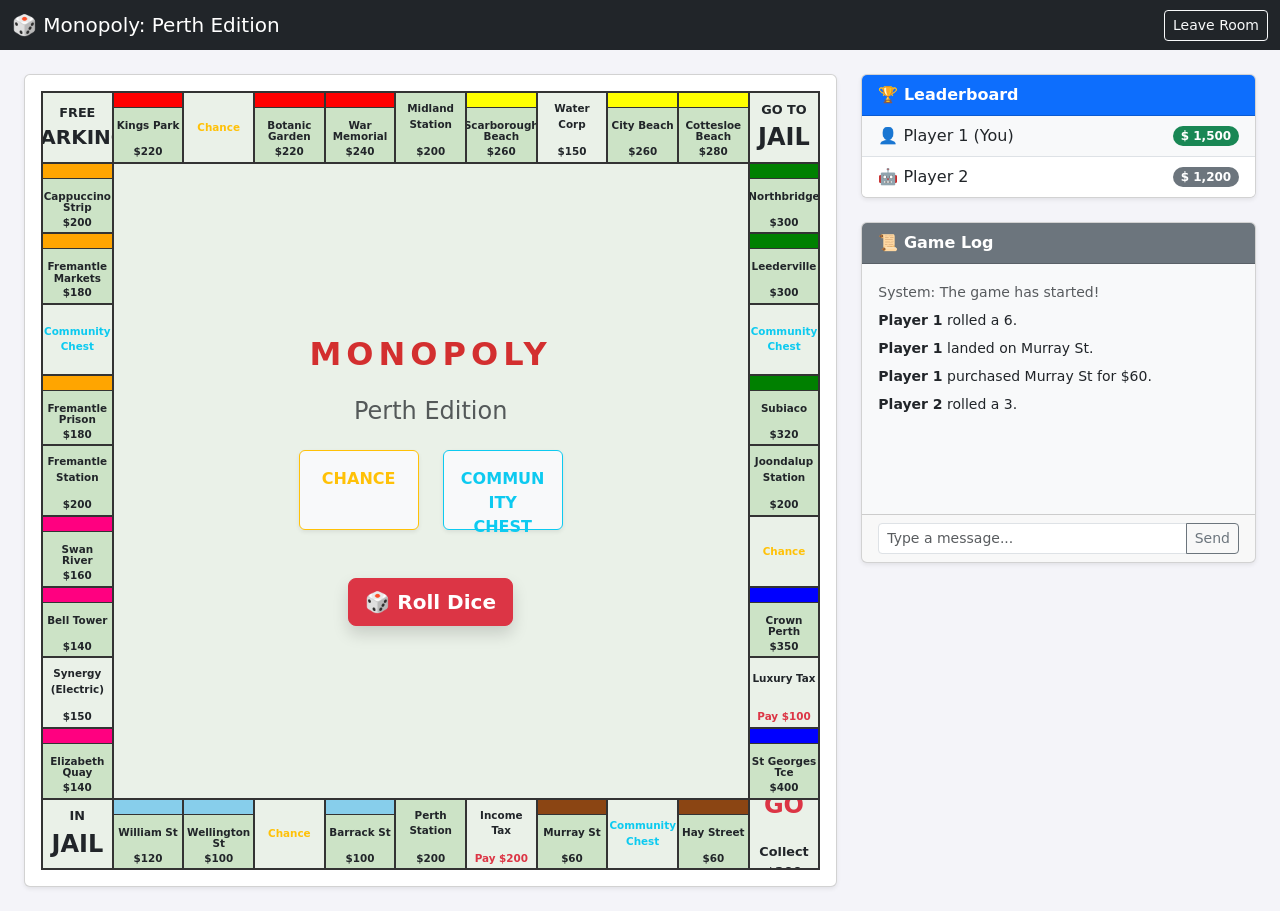
==== template/index.html @ 1ecf7589 "Add initial Perth Monopoly board HTML layout" ====
<!DOCTYPE html>
<html lang="en">
<head>
    <meta charset="UTF-8">
    <meta name="viewport" content="width=device-width, initial-scale=1.0">
    <title>Monopoly Web - Perth Edition</title>
    <link href="https://cdn.jsdelivr.net/npm/bootstrap@5.3.0/dist/css/bootstrap.min.css" rel="stylesheet">
    
    <style>
        body { background-color: #f4f4f9; }
        
        /* Monopoly Board Grid System */
        .monopoly-board {
            display: grid;
            grid-template-columns: repeat(11, 1fr);
            grid-template-rows: repeat(11, 1fr);
            gap: 2px;
            background-color: #333;
            border: 2px solid #333;
            width: 100%;
            aspect-ratio: 1 / 1;
        }

        /* Base Tile Style */
        .tile {
            background-color: #cce3c6;
            display: flex;
            flex-direction: column;
            align-items: center;
            justify-content: center;
            font-size: 0.65rem;
            text-align: center;
            padding: 2px;
            position: relative;
            overflow: hidden;
        }

        /* Property Color Headers */
        .color-bar {
            width: 100%;
            height: 22%;
            position: absolute;
            top: 0;
            left: 0;
            border-bottom: 1px solid #333;
        }

        /* Center Area */
        .center-space {
            grid-column: 2 / 11;
            grid-row: 2 / 11;
            background-color: #eaf1e8;
            display: flex;
            flex-direction: column;
            align-items: center;
            justify-content: center;
        }

        /* Corner Tiles */
        .corner { background-color: #eaf1e8; font-weight: bold; font-size: 0.8rem;}
        
        .price { font-weight: bold; margin-top: auto; }
        .title { margin-top: 25px; font-weight: 600; line-height: 1.1;}
        .non-prop-title { margin-top: auto; margin-bottom: auto; font-weight: bold;}
    </style>
</head>
<body>

<nav class="navbar navbar-dark bg-dark mb-4">
    <div class="container-fluid">
        <span class="navbar-brand mb-0 h1">🎲 Monopoly: Perth Edition</span>
        <button class="btn btn-outline-light btn-sm">Leave Room</button>
    </div>
</nav>

<div class="container-fluid px-4">
    <div class="row">
        
        <div class="col-lg-8 mb-4">
            <div class="card shadow-sm">
                <div class="card-body">
                    <div class="monopoly-board">
                        
                        <div class="tile corner" style="grid-column: 11; grid-row: 11;">
                            <span class="fs-4 text-danger">GO</span><br>Collect $200
                        </div>
                        <div class="tile corner" style="grid-column: 1; grid-row: 11;">
                            IN<br><span class="fs-4">JAIL</span>
                        </div>
                        <div class="tile corner" style="grid-column: 1; grid-row: 1;">
                            FREE<br><span class="fs-5">PARKING</span>
                        </div>
                        <div class="tile corner" style="grid-column: 11; grid-row: 1;">
                            GO TO<br><span class="fs-4">JAIL</span>
                        </div>

                        <div class="tile" style="grid-column: 10; grid-row: 11;">
                            <div class="color-bar" style="background-color: #8b4513;"></div> <span class="title">Hay Street</span><span class="price">$60</span>
                        </div>
                        <div class="tile" style="grid-column: 9; grid-row: 11; background-color: #eaf1e8;">
                            <span class="non-prop-title text-info">Community<br>Chest</span>
                        </div>
                        <div class="tile" style="grid-column: 8; grid-row: 11;">
                            <div class="color-bar" style="background-color: #8b4513;"></div> <span class="title">Murray St</span><span class="price">$60</span>
                        </div>
                        <div class="tile" style="grid-column: 7; grid-row: 11; background-color: #eaf1e8;">
                            <span class="non-prop-title">Income Tax</span><span class="price text-danger">Pay $200</span>
                        </div>
                        <div class="tile" style="grid-column: 6; grid-row: 11;">
                            <span class="non-prop-title">Perth Station</span><span class="price">$200</span>
                        </div>
                        <div class="tile" style="grid-column: 5; grid-row: 11;">
                            <div class="color-bar" style="background-color: #87ceeb;"></div> <span class="title">Barrack St</span><span class="price">$100</span>
                        </div>
                        <div class="tile" style="grid-column: 4; grid-row: 11; background-color: #eaf1e8;">
                            <span class="non-prop-title text-warning">Chance</span>
                        </div>
                        <div class="tile" style="grid-column: 3; grid-row: 11;">
                            <div class="color-bar" style="background-color: #87ceeb;"></div> <span class="title">Wellington St</span><span class="price">$100</span>
                        </div>
                        <div class="tile" style="grid-column: 2; grid-row: 11;">
                            <div class="color-bar" style="background-color: #87ceeb;"></div> <span class="title">William St</span><span class="price">$120</span>
                        </div>

                        <div class="tile" style="grid-column: 1; grid-row: 10;">
                            <div class="color-bar" style="background-color: #ff0080;"></div> <span class="title">Elizabeth Quay</span><span class="price">$140</span>
                        </div>
                        <div class="tile" style="grid-column: 1; grid-row: 9; background-color: #eaf1e8;">
                            <span class="non-prop-title">Synergy<br>(Electric)</span><span class="price">$150</span>
                        </div>
                        <div class="tile" style="grid-column: 1; grid-row: 8;">
                            <div class="color-bar" style="background-color: #ff0080;"></div> <span class="title">Bell Tower</span><span class="price">$140</span>
                        </div>
                        <div class="tile" style="grid-column: 1; grid-row: 7;">
                            <div class="color-bar" style="background-color: #ff0080;"></div> <span class="title">Swan River</span><span class="price">$160</span>
                        </div>
                        <div class="tile" style="grid-column: 1; grid-row: 6;">
                            <span class="non-prop-title">Fremantle Station</span><span class="price">$200</span>
                        </div>
                        <div class="tile" style="grid-column: 1; grid-row: 5;">
                            <div class="color-bar" style="background-color: #ffa500;"></div> <span class="title">Fremantle Prison</span><span class="price">$180</span>
                        </div>
                        <div class="tile" style="grid-column: 1; grid-row: 4; background-color: #eaf1e8;">
                            <span class="non-prop-title text-info">Community<br>Chest</span>
                        </div>
                        <div class="tile" style="grid-column: 1; grid-row: 3;">
                            <div class="color-bar" style="background-color: #ffa500;"></div> <span class="title">Fremantle Markets</span><span class="price">$180</span>
                        </div>
                        <div class="tile" style="grid-column: 1; grid-row: 2;">
                            <div class="color-bar" style="background-color: #ffa500;"></div> <span class="title">Cappuccino Strip</span><span class="price">$200</span>
                        </div>

                        <div class="tile" style="grid-column: 2; grid-row: 1;">
                            <div class="color-bar" style="background-color: #ff0000;"></div> <span class="title">Kings Park</span><span class="price">$220</span>
                        </div>
                        <div class="tile" style="grid-column: 3; grid-row: 1; background-color: #eaf1e8;">
                            <span class="non-prop-title text-warning">Chance</span>
                        </div>
                        <div class="tile" style="grid-column: 4; grid-row: 1;">
                            <div class="color-bar" style="background-color: #ff0000;"></div> <span class="title">Botanic Garden</span><span class="price">$220</span>
                        </div>
                        <div class="tile" style="grid-column: 5; grid-row: 1;">
                            <div class="color-bar" style="background-color: #ff0000;"></div> <span class="title">War Memorial</span><span class="price">$240</span>
                        </div>
                        <div class="tile" style="grid-column: 6; grid-row: 1;">
                            <span class="non-prop-title">Midland Station</span><span class="price">$200</span>
                        </div>
                        <div class="tile" style="grid-column: 7; grid-row: 1;">
                            <div class="color-bar" style="background-color: #ffff00;"></div> <span class="title">Scarborough Beach</span><span class="price">$260</span>
                        </div>
                        <div class="tile" style="grid-column: 8; grid-row: 1; background-color: #eaf1e8;">
                            <span class="non-prop-title">Water Corp</span><span class="price">$150</span>
                        </div>
                        <div class="tile" style="grid-column: 9; grid-row: 1;">
                            <div class="color-bar" style="background-color: #ffff00;"></div> <span class="title">City Beach</span><span class="price">$260</span>
                        </div>
                        <div class="tile" style="grid-column: 10; grid-row: 1;">
                            <div class="color-bar" style="background-color: #ffff00;"></div> <span class="title">Cottesloe Beach</span><span class="price">$280</span>
                        </div>

                        <div class="tile" style="grid-column: 11; grid-row: 2;">
                            <div class="color-bar" style="background-color: #008000;"></div> <span class="title">Northbridge</span><span class="price">$300</span>
                        </div>
                        <div class="tile" style="grid-column: 11; grid-row: 3;">
                            <div class="color-bar" style="background-color: #008000;"></div> <span class="title">Leederville</span><span class="price">$300</span>
                        </div>
                        <div class="tile" style="grid-column: 11; grid-row: 4; background-color: #eaf1e8;">
                            <span class="non-prop-title text-info">Community<br>Chest</span>
                        </div>
                        <div class="tile" style="grid-column: 11; grid-row: 5;">
                            <div class="color-bar" style="background-color: #008000;"></div> <span class="title">Subiaco</span><span class="price">$320</span>
                        </div>
                        <div class="tile" style="grid-column: 11; grid-row: 6;">
                            <span class="non-prop-title">Joondalup Station</span><span class="price">$200</span>
                        </div>
                        <div class="tile" style="grid-column: 11; grid-row: 7; background-color: #eaf1e8;">
                            <span class="non-prop-title text-warning">Chance</span>
                        </div>
                        <div class="tile" style="grid-column: 11; grid-row: 8;">
                            <div class="color-bar" style="background-color: #0000ff;"></div> <span class="title">Crown Perth</span><span class="price">$350</span>
                        </div>
                        <div class="tile" style="grid-column: 11; grid-row: 9; background-color: #eaf1e8;">
                            <span class="non-prop-title">Luxury Tax</span><span class="price text-danger">Pay $100</span>
                        </div>
                        <div class="tile" style="grid-column: 11; grid-row: 10;">
                            <div class="color-bar" style="background-color: #0000ff;"></div> <span class="title">St Georges Tce</span><span class="price">$400</span>
                        </div>

                        <div class="center-space">
                            <h2 class="text-uppercase fw-bold mb-4" style="letter-spacing: 5px; color: #d32f2f;">Monopoly</h2>
                            <h4 class="text-muted mb-4">Perth Edition</h4>
                            
                            <div class="d-flex gap-4">
                                <div class="card p-3 text-center border-warning bg-light shadow-sm" style="width: 120px; height: 80px;">
                                    <strong class="text-warning">CHANCE</strong>
                                </div>
                                <div class="card p-3 text-center border-info bg-light shadow-sm" style="width: 120px; height: 80px;">
                                    <strong class="text-info">COMMUNITY<br>CHEST</strong>
                                </div>
                            </div>
                            
                            <button class="btn btn-danger btn-lg mt-5 fw-bold shadow">🎲 Roll Dice</button>
                        </div>
                    </div>
                </div>
            </div>
        </div>

        <div class="col-lg-4">
            
            <div class="card shadow-sm mb-4">
                <div class="card-header bg-primary text-white fw-bold">
                    🏆 Leaderboard
                </div>
                <ul class="list-group list-group-flush">
                    <li class="list-group-item d-flex justify-content-between align-items-center bg-light">
                        <span>👤 Player 1 (You)</span>
                        <span class="badge bg-success rounded-pill">$ 1,500</span>
                    </li>
                    <li class="list-group-item d-flex justify-content-between align-items-center">
                        <span>🤖 Player 2</span>
                        <span class="badge bg-secondary rounded-pill">$ 1,200</span>
                    </li>
                </ul>
            </div>

            <div class="card shadow-sm">
                <div class="card-header bg-secondary text-white fw-bold">
                    📜 Game Log
                </div>
                <div class="card-body" style="height: 250px; overflow-y: auto; background-color: #f8f9fa;">
                    <p class="mb-1 text-muted"><small>System: The game has started!</small></p>
                    <p class="mb-1"><small><strong>Player 1</strong> rolled a 6.</small></p>
                    <p class="mb-1"><small><strong>Player 1</strong> landed on Murray St.</small></p>
                    <p class="mb-1"><small><strong>Player 1</strong> purchased Murray St for $60.</small></p>
                    <p class="mb-1"><small><strong>Player 2</strong> rolled a 3.</small></p>
                </div>
                <div class="card-footer">
                    <div class="input-group input-group-sm">
                        <input type="text" class="form-control" placeholder="Type a message...">
                        <button class="btn btn-outline-secondary" type="button">Send</button>
                    </div>
                </div>
            </div>

        </div>
    </div>
</div>

</body>
</html>
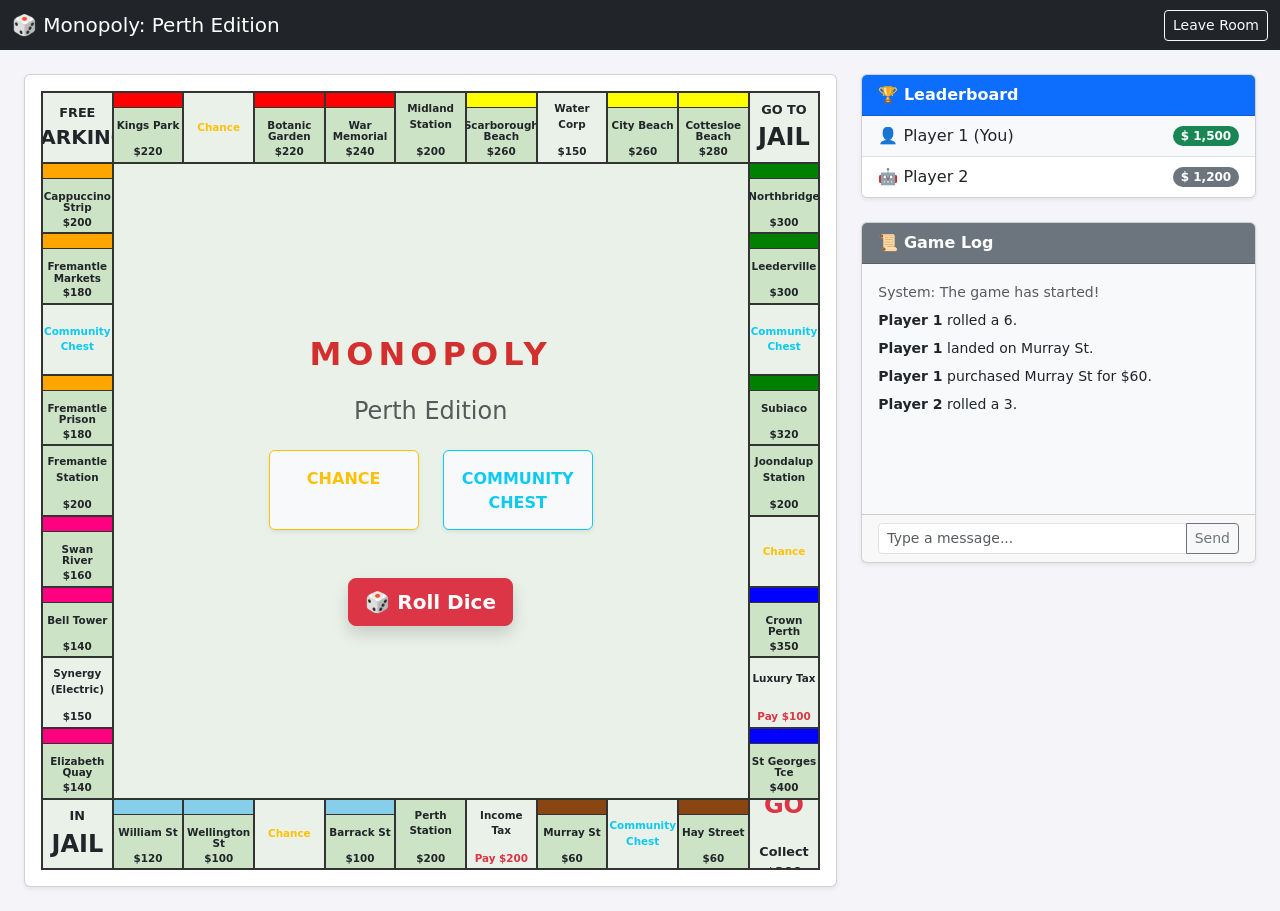
==== commit 65f6159e: "Add initial Perth Monopoly board HTML layout" ====
--- a/template/index.html
+++ b/template/index.html
@@ -211,10 +211,10 @@
                             <h4 class="text-muted mb-4">Perth Edition</h4>
                             
                             <div class="d-flex gap-4">
-                                <div class="card p-3 text-center border-warning bg-light shadow-sm" style="width: 120px; height: 80px;">
+                                <div class="card p-3 text-center border-warning bg-light shadow-sm" style="width: 150px; height: 80px;">
                                     <strong class="text-warning">CHANCE</strong>
                                 </div>
-                                <div class="card p-3 text-center border-info bg-light shadow-sm" style="width: 120px; height: 80px;">
+                                <div class="card p-3 text-center border-info bg-light shadow-sm" style="width: 150px; height: 80px;">
                                     <strong class="text-info">COMMUNITY<br>CHEST</strong>
                                 </div>
                             </div>
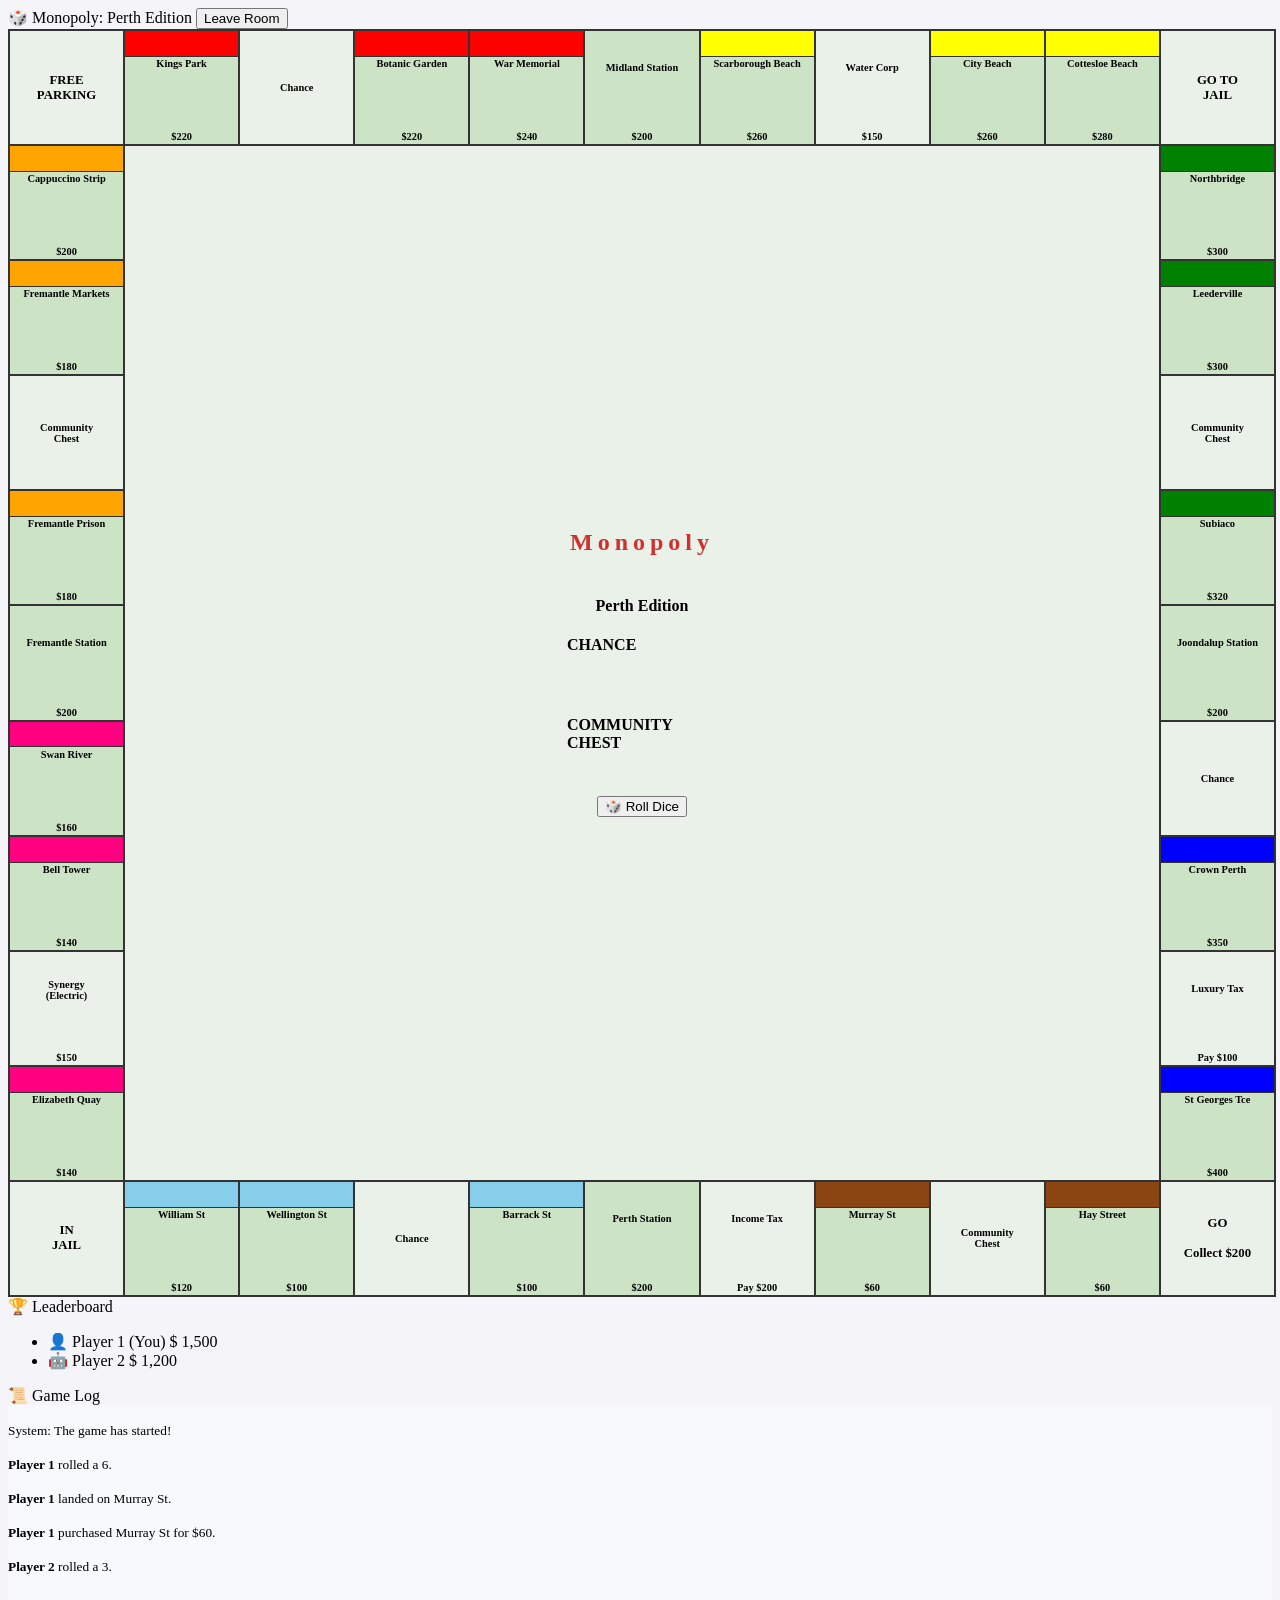
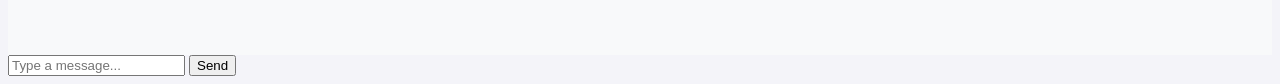
==== commit 2ab3c8f1: "Add external CSS file" ====
--- a/template/index.html
+++ b/template/index.html
@@ -4,65 +4,8 @@
     <meta charset="UTF-8">
     <meta name="viewport" content="width=device-width, initial-scale=1.0">
     <title>Monopoly Web - Perth Edition</title>
-    <link href="https://cdn.jsdelivr.net/npm/bootstrap@5.3.0/dist/css/bootstrap.min.css" rel="stylesheet">
+    <link rel="stylesheet" href="style.css">
     
-    <style>
-        body { background-color: #f4f4f9; }
-        
-        /* Monopoly Board Grid System */
-        .monopoly-board {
-            display: grid;
-            grid-template-columns: repeat(11, 1fr);
-            grid-template-rows: repeat(11, 1fr);
-            gap: 2px;
-            background-color: #333;
-            border: 2px solid #333;
-            width: 100%;
-            aspect-ratio: 1 / 1;
-        }
-
-        /* Base Tile Style */
-        .tile {
-            background-color: #cce3c6;
-            display: flex;
-            flex-direction: column;
-            align-items: center;
-            justify-content: center;
-            font-size: 0.65rem;
-            text-align: center;
-            padding: 2px;
-            position: relative;
-            overflow: hidden;
-        }
-
-        /* Property Color Headers */
-        .color-bar {
-            width: 100%;
-            height: 22%;
-            position: absolute;
-            top: 0;
-            left: 0;
-            border-bottom: 1px solid #333;
-        }
-
-        /* Center Area */
-        .center-space {
-            grid-column: 2 / 11;
-            grid-row: 2 / 11;
-            background-color: #eaf1e8;
-            display: flex;
-            flex-direction: column;
-            align-items: center;
-            justify-content: center;
-        }
-
-        /* Corner Tiles */
-        .corner { background-color: #eaf1e8; font-weight: bold; font-size: 0.8rem;}
-        
-        .price { font-weight: bold; margin-top: auto; }
-        .title { margin-top: 25px; font-weight: 600; line-height: 1.1;}
-        .non-prop-title { margin-top: auto; margin-bottom: auto; font-weight: bold;}
-    </style>
 </head>
 <body>
 
--- a/template/style.css
+++ b/template/style.css
@@ -0,0 +1,55 @@
+body { background-color: #f4f4f9; }
+        
+        /* Monopoly Board Grid System */
+        .monopoly-board {
+            display: grid;
+            grid-template-columns: repeat(11, 1fr);
+            grid-template-rows: repeat(11, 1fr);
+            gap: 2px;
+            background-color: #333;
+            border: 2px solid #333;
+            width: 100%;
+            aspect-ratio: 1 / 1;
+        }
+
+        /* Base Tile Style */
+        .tile {
+            background-color: #cce3c6;
+            display: flex;
+            flex-direction: column;
+            align-items: center;
+            justify-content: center;
+            font-size: 0.65rem;
+            text-align: center;
+            padding: 2px;
+            position: relative;
+            overflow: hidden;
+        }
+
+        /* Property Color Headers */
+        .color-bar {
+            width: 100%;
+            height: 22%;
+            position: absolute;
+            top: 0;
+            left: 0;
+            border-bottom: 1px solid #333;
+        }
+
+        /* Center Area */
+        .center-space {
+            grid-column: 2 / 11;
+            grid-row: 2 / 11;
+            background-color: #eaf1e8;
+            display: flex;
+            flex-direction: column;
+            align-items: center;
+            justify-content: center;
+        }
+
+        /* Corner Tiles */
+        .corner { background-color: #eaf1e8; font-weight: bold; font-size: 0.8rem;}
+        
+        .price { font-weight: bold; margin-top: auto; }
+        .title { margin-top: 25px; font-weight: 600; line-height: 1.1;}
+        .non-prop-title { margin-top: auto; margin-bottom: auto; font-weight: bold;}
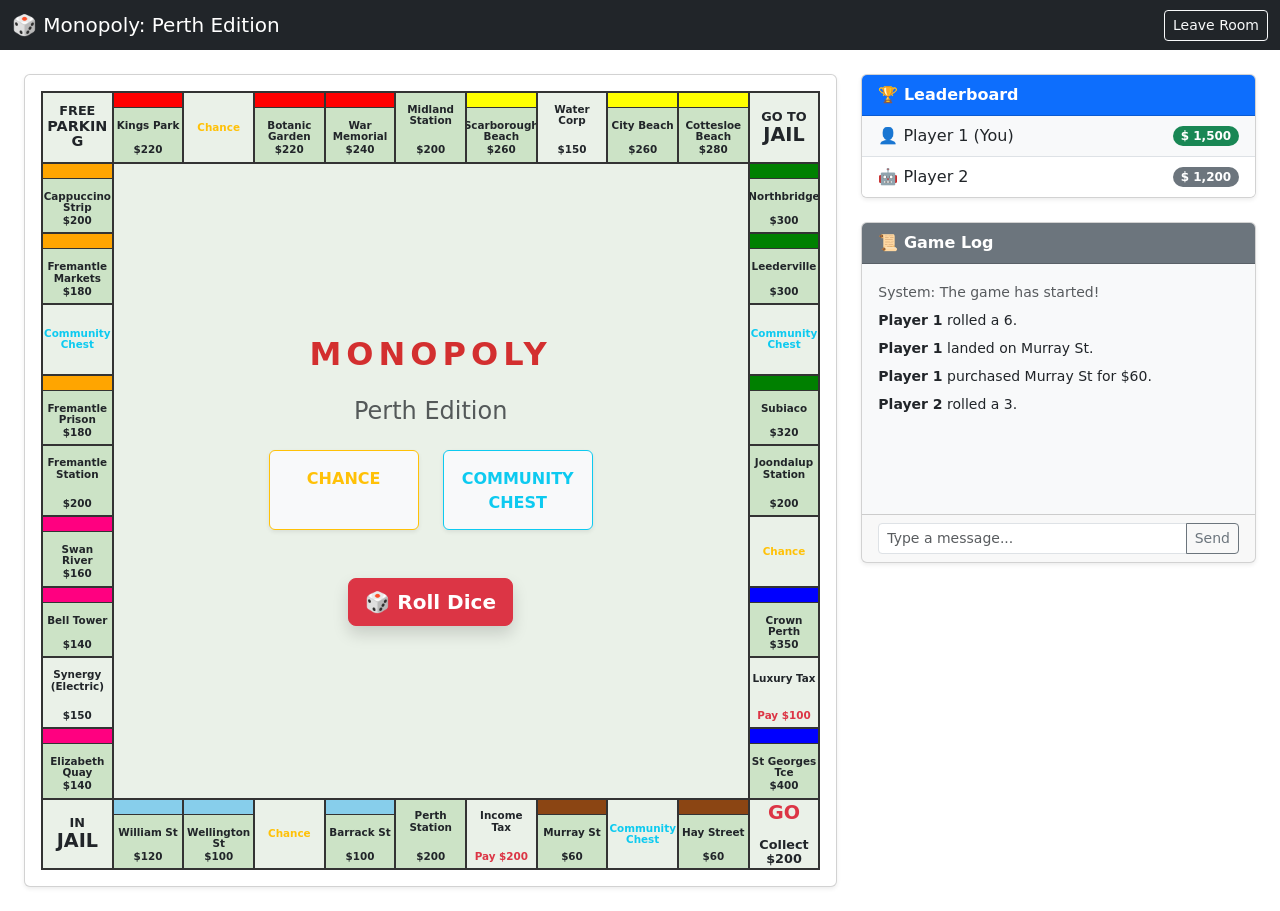
==== commit b78f1815: "Optimized the user interface" ====
--- a/template/index.html
+++ b/template/index.html
@@ -5,7 +5,7 @@
     <meta name="viewport" content="width=device-width, initial-scale=1.0">
     <title>Monopoly Web - Perth Edition</title>
     <link rel="stylesheet" href="style.css">
-    
+    <link href="https://cdn.jsdelivr.net/npm/bootstrap@5.3.0/dist/css/bootstrap.min.css" rel="stylesheet">
 </head>
 <body>
 
--- a/template/style.css
+++ b/template/style.css
@@ -10,6 +10,10 @@
             border: 2px solid #333;
             width: 100%;
             aspect-ratio: 1 / 1;
+             /* Responsive */
+            min-width: 650px;
+            max-width: 900px;
+            margin: 0 auto;
         }
 
         /* Base Tile Style */
@@ -52,4 +56,129 @@
         
         .price { font-weight: bold; margin-top: auto; }
         .title { margin-top: 25px; font-weight: 600; line-height: 1.1;}
-        .non-prop-title { margin-top: auto; margin-bottom: auto; font-weight: bold;}+        .non-prop-title { margin-top: auto; margin-bottom: auto; font-weight: bold;}
+
+
+        /* 防止页面横向溢出 */
+        html, body {
+            margin: 0;
+            padding: 0;
+            overflow-x: hidden;
+        }
+
+        /* 棋盘外层允许在小屏幕横向滚动 */
+        .card-body {
+            overflow-x: auto;
+        }
+
+
+        /* 平板 */
+        @media (max-width: 992px) {
+            .monopoly-board {
+                min-width: 600px;
+            }
+
+            .tile {
+                font-size: 0.55rem;
+            }
+
+            .center-space h2 {
+                font-size: 1.5rem;
+            }
+
+            .center-space h4 {
+                font-size: 1rem;
+            }
+        }
+
+        /* 手机 */
+        @media (max-width: 768px) {
+            .container-fluid {
+                padding-left: 8px;
+                padding-right: 8px;
+            }
+
+            .monopoly-board {
+                min-width: 560px;
+            }
+
+            .tile {
+                font-size: 0.45rem;
+                padding: 1px;
+            }
+
+            .title {
+                margin-top: 14px;
+                font-size: 0.45rem;
+            }
+
+            .price {
+                font-size: 0.45rem;
+            }
+
+            .corner {
+                font-size: 0.55rem;
+            }
+
+            .center-space h2 {
+                font-size: 1.1rem;
+                letter-spacing: 3px;
+            }
+
+            .center-space h4 {
+                font-size: 0.8rem;
+            }
+
+            .center-space .card {
+                width: 110px !important;
+                height: 60px !important;
+                font-size: 0.65rem;
+            }
+
+            .center-space button {
+                font-size: 0.75rem;
+                padding: 6px 10px;
+            }
+        }
+
+        /* 很小的手机 */
+        @media (max-width: 480px) {
+            .monopoly-board {
+                min-width: 500px;
+            }
+
+            .tile {
+                font-size: 0.4rem;
+            }
+
+            .title {
+                font-size: 0.4rem;
+            }
+
+            .price {
+                font-size: 0.4rem;
+            }
+        }
+        /* Fix corner text overflow */
+        .corner {
+            overflow: hidden;
+            word-break: break-word;
+            line-height: 1.1;
+        }
+
+        .corner .fs-4 {
+            font-size: 1.2rem !important;
+        }
+
+        .corner .fs-5 {
+            font-size: 0.9rem !important;
+        }
+
+        /* Bottom / corner text fix */
+        .tile {
+            line-height: 1.1;
+        }
+
+        .price {
+            margin-bottom: 4px;
+        }
